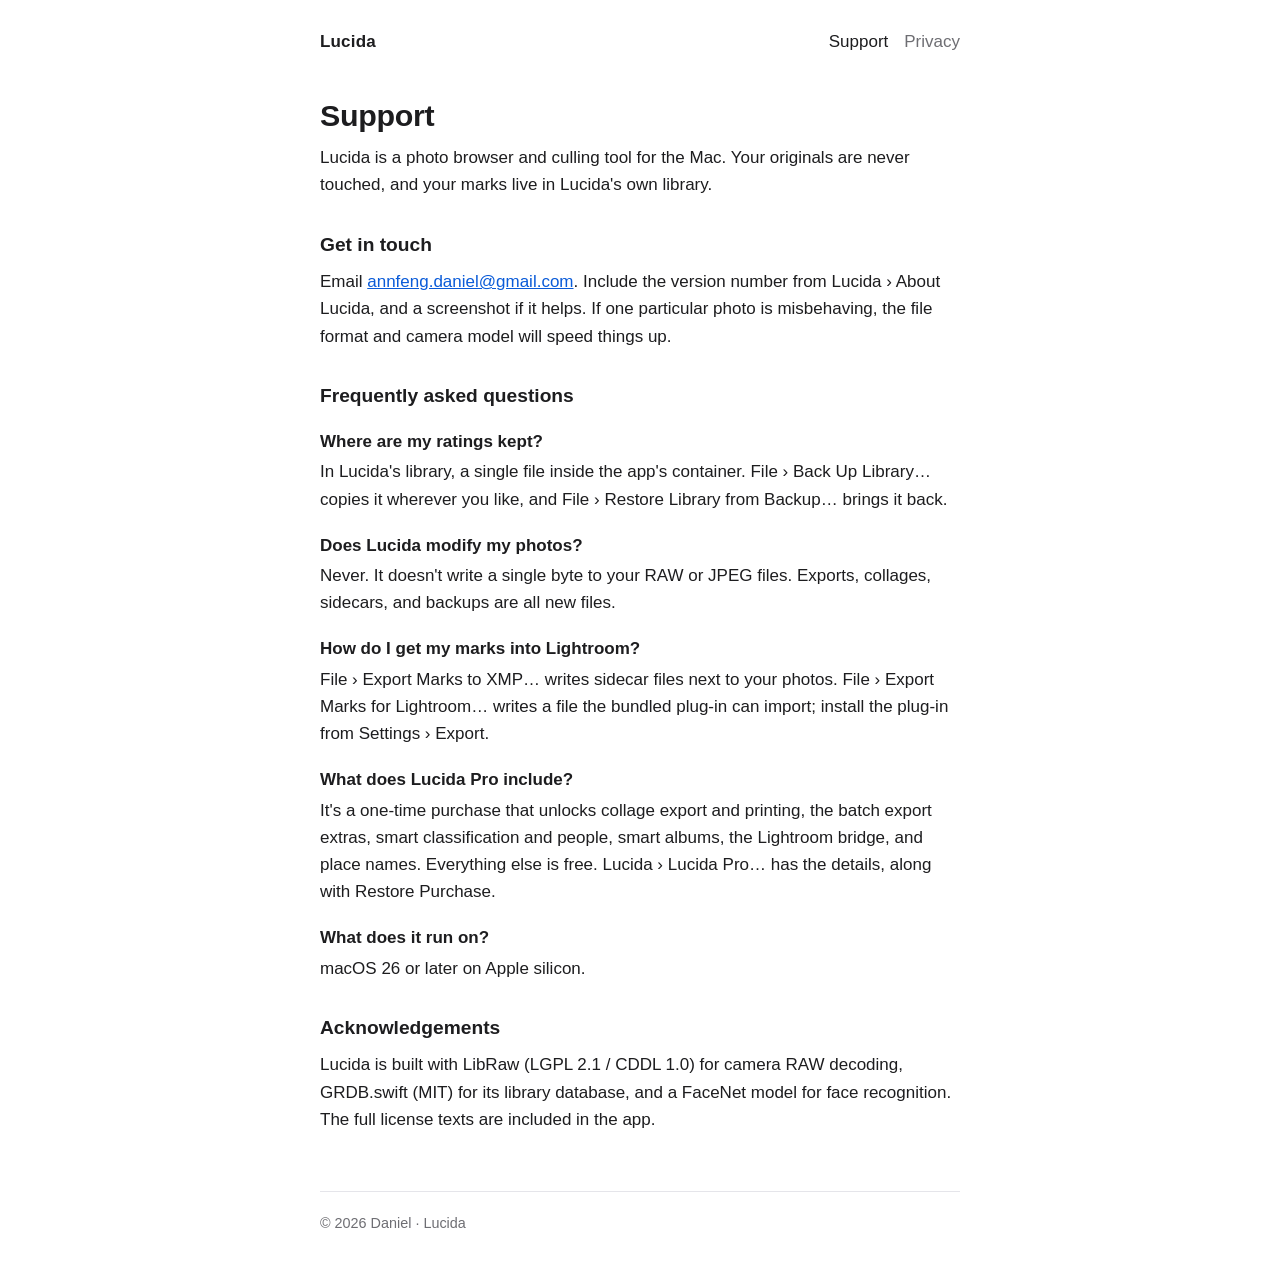
==== support.html @ 9b09dec2 "Lucida's privacy policy and support page" ====
<!doctype html>
<html lang="en">
<head>
<meta charset="utf-8">
<meta name="viewport" content="width=device-width, initial-scale=1">
<title>Lucida Support</title>
<meta name="description" content="Help and frequently asked questions for Lucida, the photo browser and culling app for the Mac.">
<link rel="stylesheet" href="style.css">
</head>
<body>
<header>
  <a class="brand" href="./">Lucida</a>
  <nav><a href="support" aria-current="page">Support</a><a href="privacy">Privacy</a></nav>
</header>
<main>
  <h1>Support</h1>
  <p>Lucida is a photo browser and culling tool for the Mac. Your originals are never touched, and your marks live in Lucida's own library.</p>

  <h2>Get in touch</h2>
  <p>Email <a href="mailto:annfeng.daniel@gmail.com">annfeng.daniel@gmail.com</a>. Include the version number from Lucida › About Lucida, and a screenshot if it helps. If one particular photo is misbehaving, the file format and camera model will speed things up.</p>

  <h2>Frequently asked questions</h2>
  <dl>
    <dt>Where are my ratings kept?</dt>
    <dd>In Lucida's library, a single file inside the app's container. File › Back Up Library… copies it wherever you like, and File › Restore Library from Backup… brings it back.</dd>

    <dt>Does Lucida modify my photos?</dt>
    <dd>Never. It doesn't write a single byte to your RAW or JPEG files. Exports, collages, sidecars, and backups are all new files.</dd>

    <dt>How do I get my marks into Lightroom?</dt>
    <dd>File › Export Marks to XMP… writes sidecar files next to your photos. File › Export Marks for Lightroom… writes a file the bundled plug-in can import; install the plug-in from Settings › Export.</dd>

    <dt>What does Lucida Pro include?</dt>
    <dd>It's a one-time purchase that unlocks collage export and printing, the batch export extras, smart classification and people, smart albums, the Lightroom bridge, and place names. Everything else is free. Lucida › Lucida Pro… has the details, along with Restore Purchase.</dd>

    <dt>What does it run on?</dt>
    <dd>macOS 26 or later on Apple silicon.</dd>
  </dl>

  <h2>Acknowledgements</h2>
  <p>Lucida is built with LibRaw (LGPL 2.1 / CDDL 1.0) for camera RAW decoding, GRDB.swift (MIT) for its library database, and a FaceNet model for face recognition. The full license texts are included in the app.</p>
</main>
<footer>© 2026 Daniel · Lucida</footer>
</body>
</html>
---- style.css ----
:root {
  color-scheme: light dark;
  --bg: #ffffff;
  --fg: #1d1d1f;
  --muted: #6e6e73;
  --rule: #e5e5ea;
  --link: #0a5bd8;
}
@media (prefers-color-scheme: dark) {
  :root { --bg: #111113; --fg: #f2f2f4; --muted: #9a9aa2; --rule: #2a2a2e; --link: #6ea8ff; }
}
* { box-sizing: border-box; }
html { background: var(--bg); color: var(--fg); -webkit-text-size-adjust: 100%; }
body {
  margin: 0;
  padding: 0 16px;
  font: 17px/1.6 -apple-system, BlinkMacSystemFont, "SF Pro Text", "Helvetica Neue", Helvetica, Arial, sans-serif;
}
main, header, footer { max-width: 40rem; margin: 0 auto; }
header { padding: 28px 0 8px; display: flex; align-items: baseline; justify-content: space-between; gap: 16px; flex-wrap: wrap; }
header .brand { font-weight: 600; letter-spacing: 0.01em; text-decoration: none; color: var(--fg); }
header nav a { color: var(--muted); text-decoration: none; margin-left: 16px; }
header nav a[aria-current] { color: var(--fg); }
main { padding: 16px 0 48px; }
h1 { font-size: 1.9rem; line-height: 1.2; letter-spacing: -0.01em; margin: 0.6em 0 0.3em; }
h2 { font-size: 1.2rem; line-height: 1.3; margin: 1.8em 0 0.5em; }
p, li { margin: 0.6em 0; }
ul { padding-left: 1.2em; }
a { color: var(--link); }
.date { color: var(--muted); margin-top: 0; }
dl dt { font-weight: 600; margin-top: 1.1em; }
dl dd { margin: 0.2em 0 0; }
footer { border-top: 1px solid var(--rule); padding: 20px 0 40px; color: var(--muted); font-size: 0.9rem; }
footer a { color: var(--muted); }
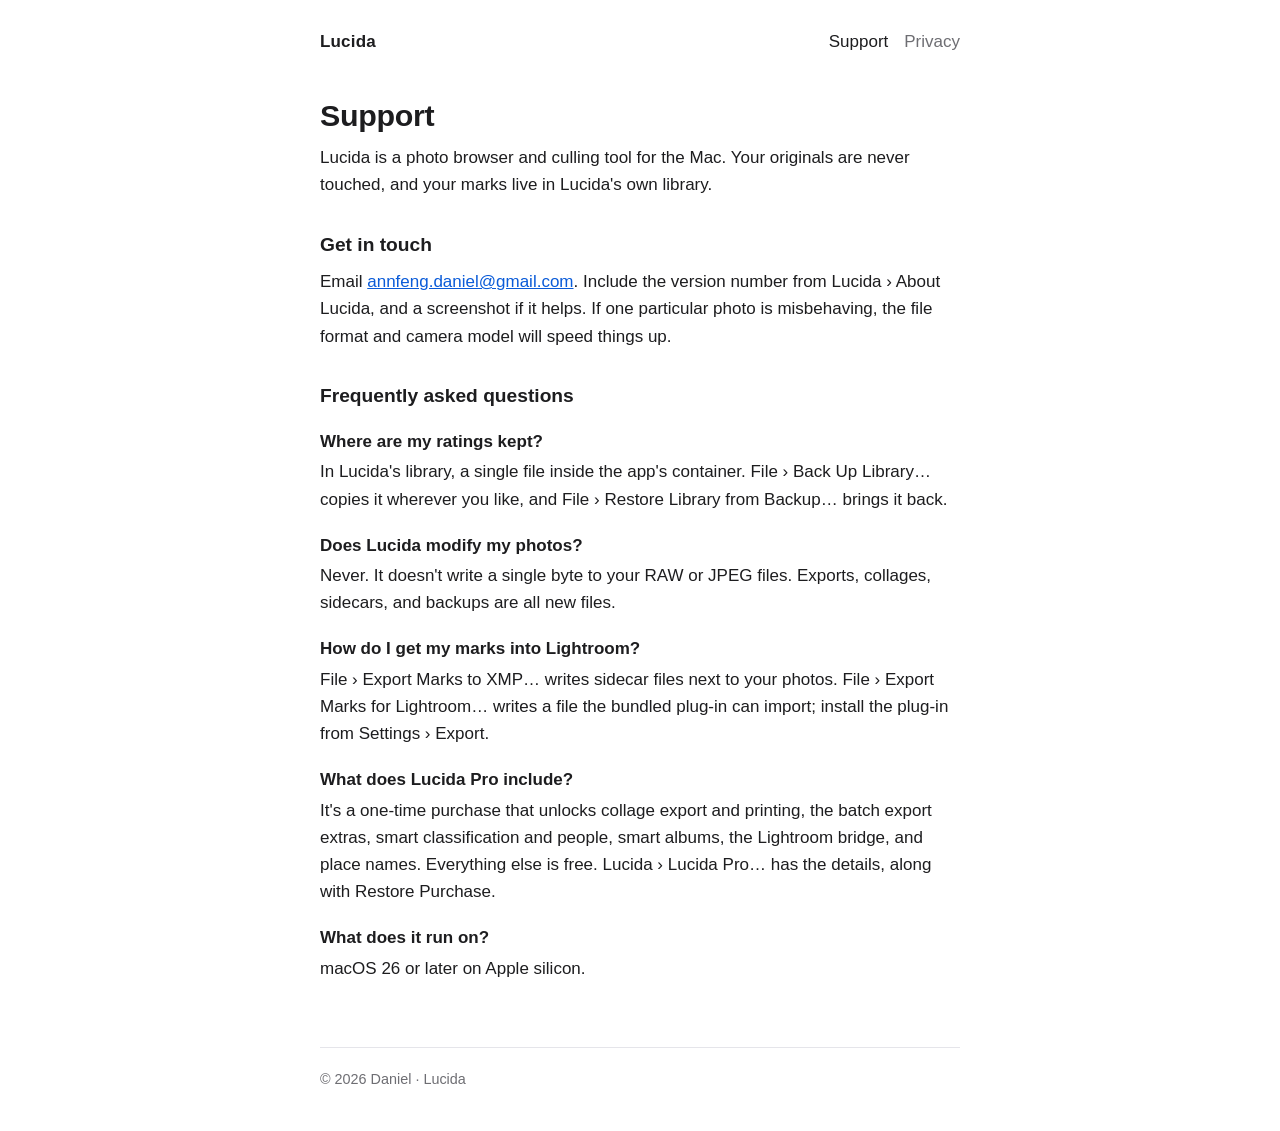
==== commit 4a7e4221: "Support page without the acknowledgements; the license texts ship inside the app" ====
--- a/support.html
+++ b/support.html
@@ -37,8 +37,6 @@
     <dd>macOS 26 or later on Apple silicon.</dd>
   </dl>
 
-  <h2>Acknowledgements</h2>
-  <p>Lucida is built with LibRaw (LGPL 2.1 / CDDL 1.0) for camera RAW decoding, GRDB.swift (MIT) for its library database, and a FaceNet model for face recognition. The full license texts are included in the app.</p>
 </main>
 <footer>© 2026 Daniel · Lucida</footer>
 </body>
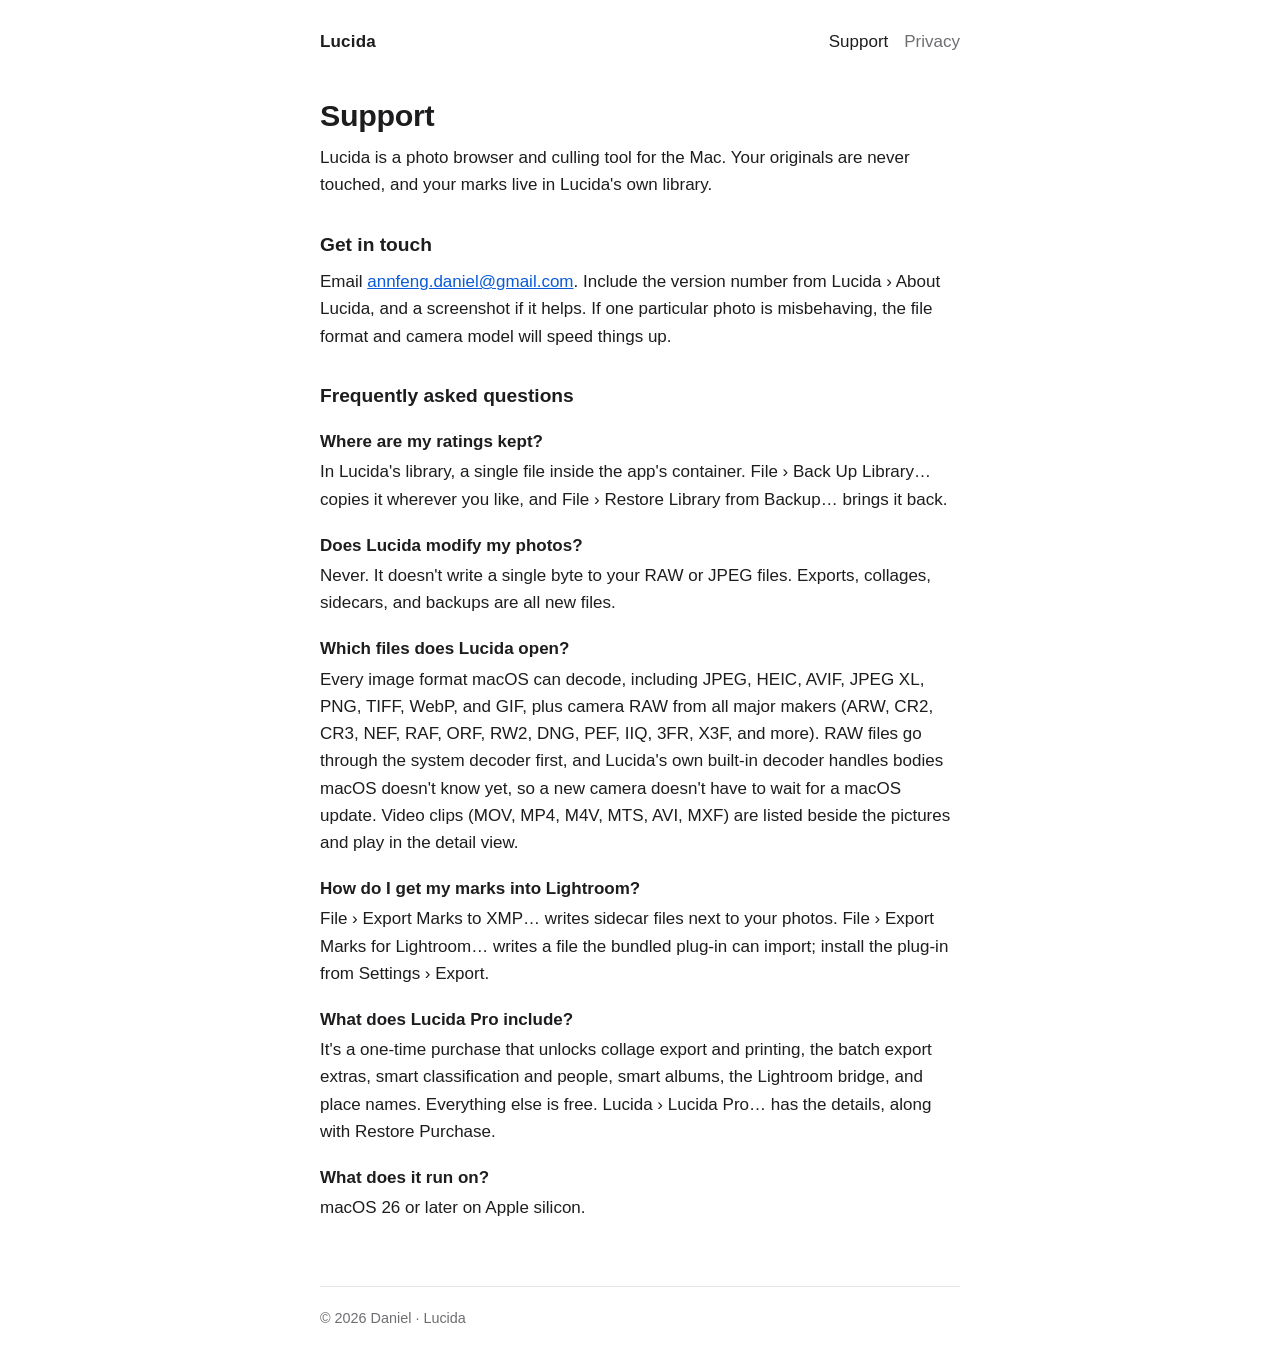
==== commit b559006a: "Support: which files Lucida opens" ====
--- a/support.html
+++ b/support.html
@@ -27,6 +27,9 @@
     <dt>Does Lucida modify my photos?</dt>
     <dd>Never. It doesn't write a single byte to your RAW or JPEG files. Exports, collages, sidecars, and backups are all new files.</dd>
 
+    <dt>Which files does Lucida open?</dt>
+    <dd>Every image format macOS can decode, including JPEG, HEIC, AVIF, JPEG XL, PNG, TIFF, WebP, and GIF, plus camera RAW from all major makers (ARW, CR2, CR3, NEF, RAF, ORF, RW2, DNG, PEF, IIQ, 3FR, X3F, and more). RAW files go through the system decoder first, and Lucida's own built-in decoder handles bodies macOS doesn't know yet, so a new camera doesn't have to wait for a macOS update. Video clips (MOV, MP4, M4V, MTS, AVI, MXF) are listed beside the pictures and play in the detail view.</dd>
+
     <dt>How do I get my marks into Lightroom?</dt>
     <dd>File › Export Marks to XMP… writes sidecar files next to your photos. File › Export Marks for Lightroom… writes a file the bundled plug-in can import; install the plug-in from Settings › Export.</dd>
 
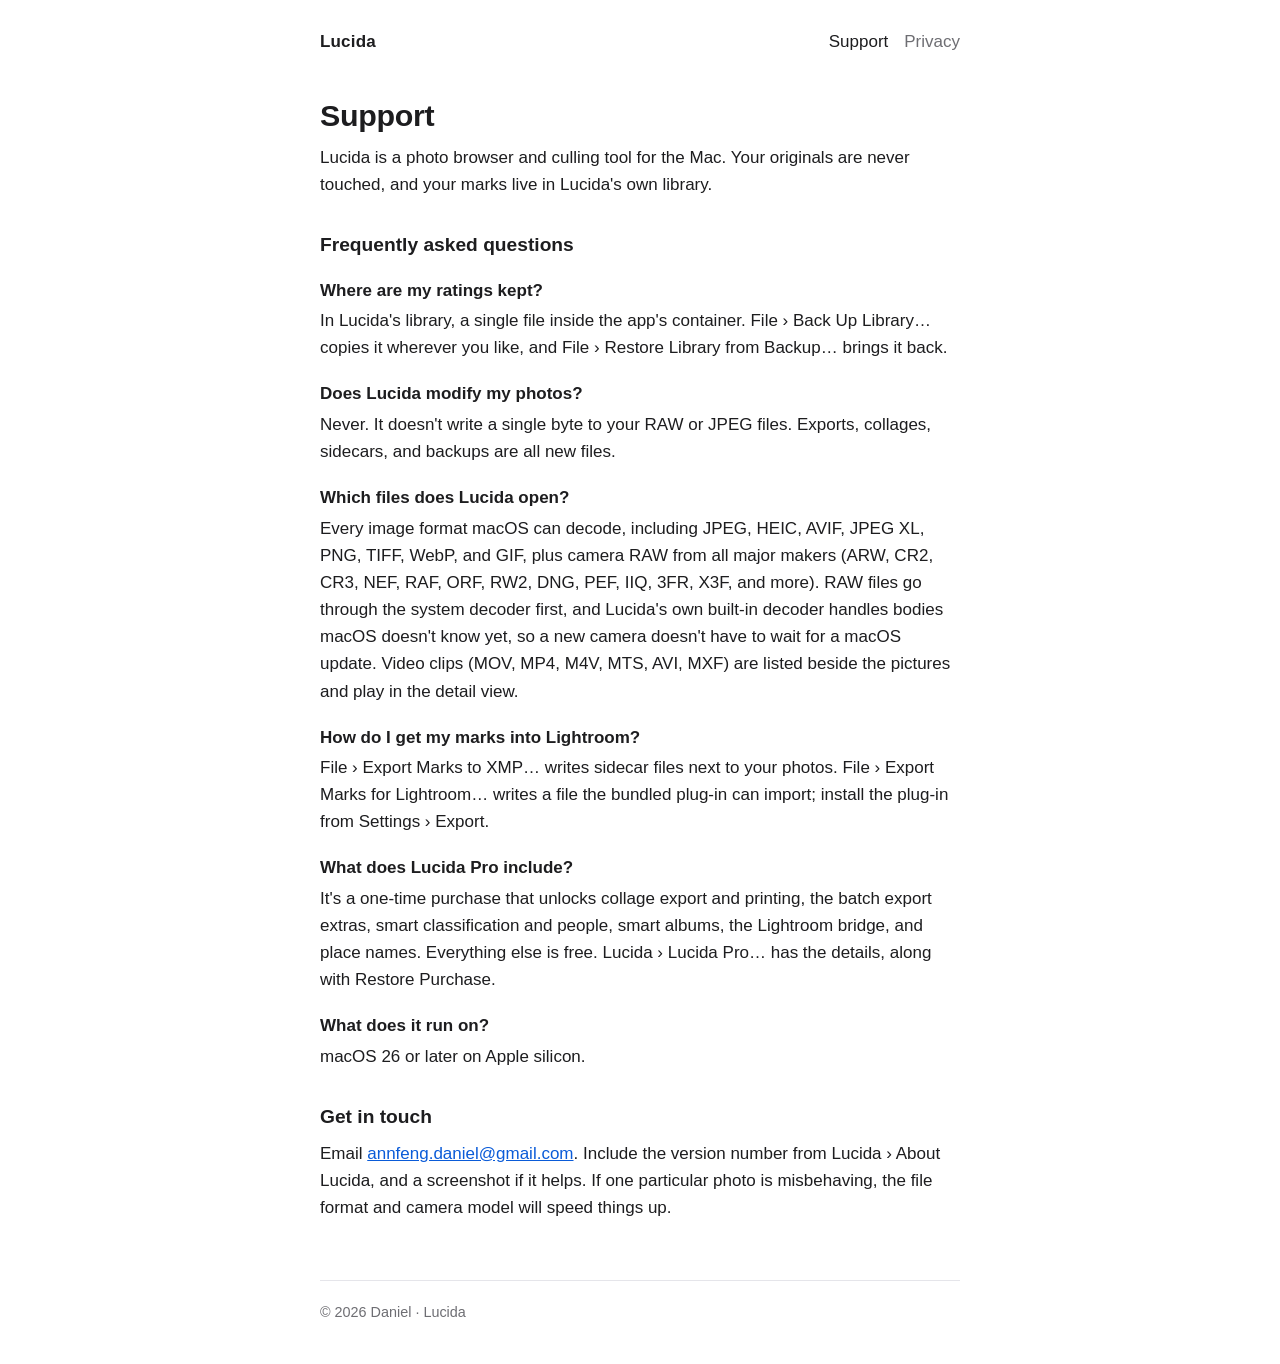
==== commit e506bac1: "Support: Get in touch comes last" ====
--- a/support.html
+++ b/support.html
@@ -15,9 +15,6 @@
 <main>
   <h1>Support</h1>
   <p>Lucida is a photo browser and culling tool for the Mac. Your originals are never touched, and your marks live in Lucida's own library.</p>
-
-  <h2>Get in touch</h2>
-  <p>Email <a href="mailto:annfeng.daniel@gmail.com">annfeng.daniel@gmail.com</a>. Include the version number from Lucida › About Lucida, and a screenshot if it helps. If one particular photo is misbehaving, the file format and camera model will speed things up.</p>
 
   <h2>Frequently asked questions</h2>
   <dl>
@@ -40,6 +37,9 @@
     <dd>macOS 26 or later on Apple silicon.</dd>
   </dl>
 
+  <h2>Get in touch</h2>
+  <p>Email <a href="mailto:annfeng.daniel@gmail.com">annfeng.daniel@gmail.com</a>. Include the version number from Lucida › About Lucida, and a screenshot if it helps. If one particular photo is misbehaving, the file format and camera model will speed things up.</p>
+
 </main>
 <footer>© 2026 Daniel · Lucida</footer>
 </body>
